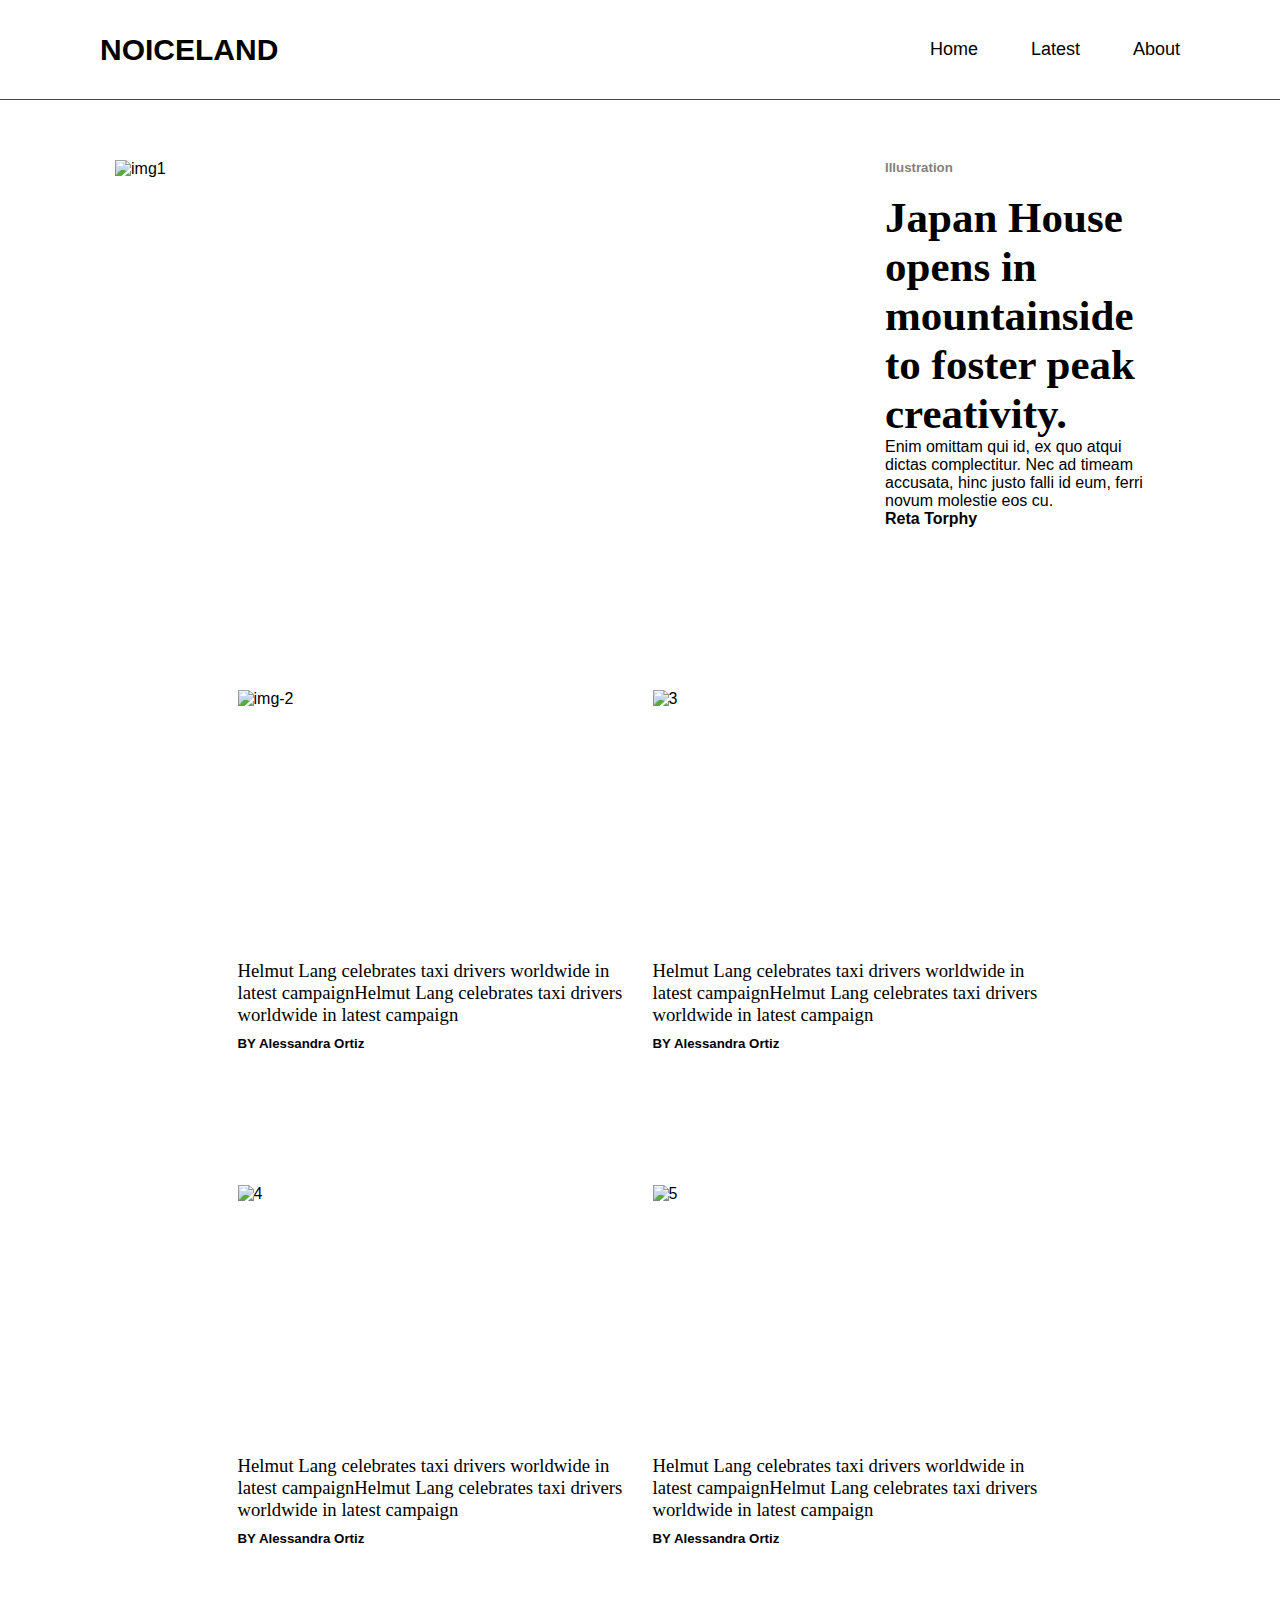
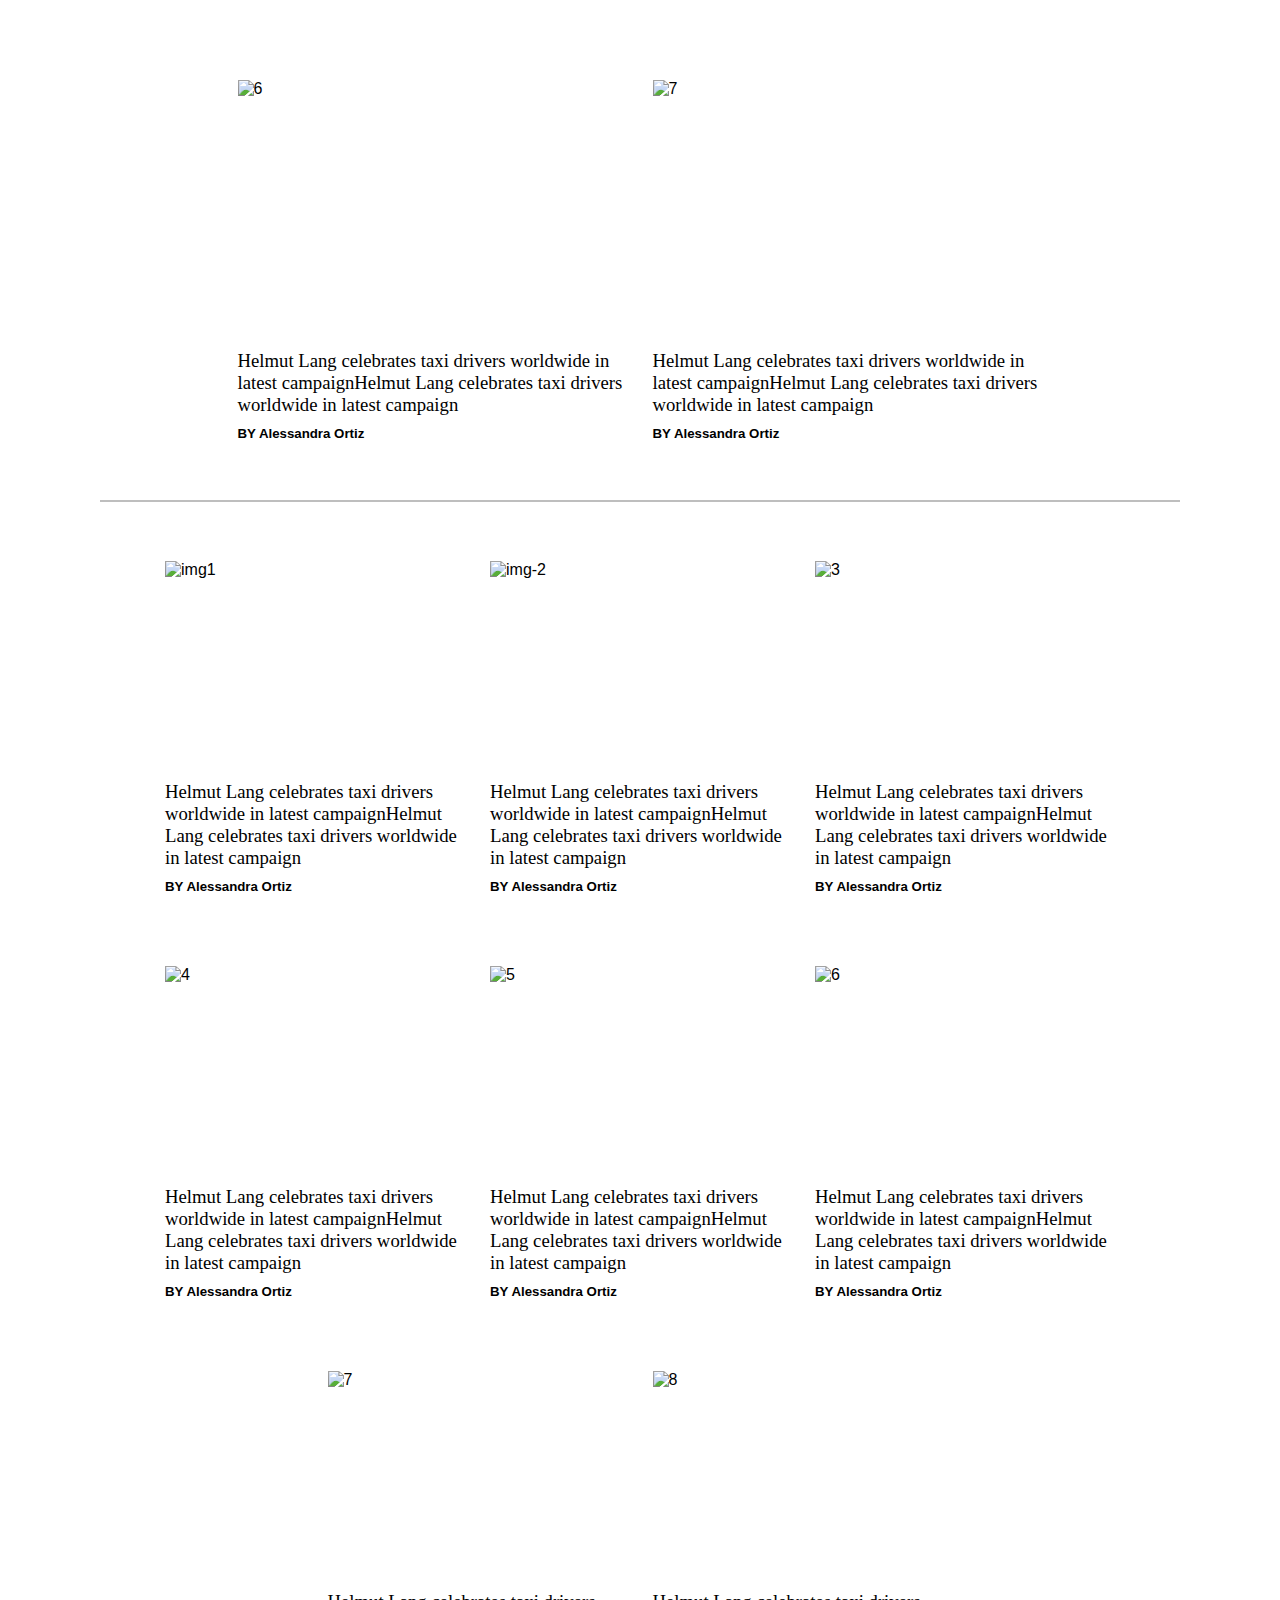
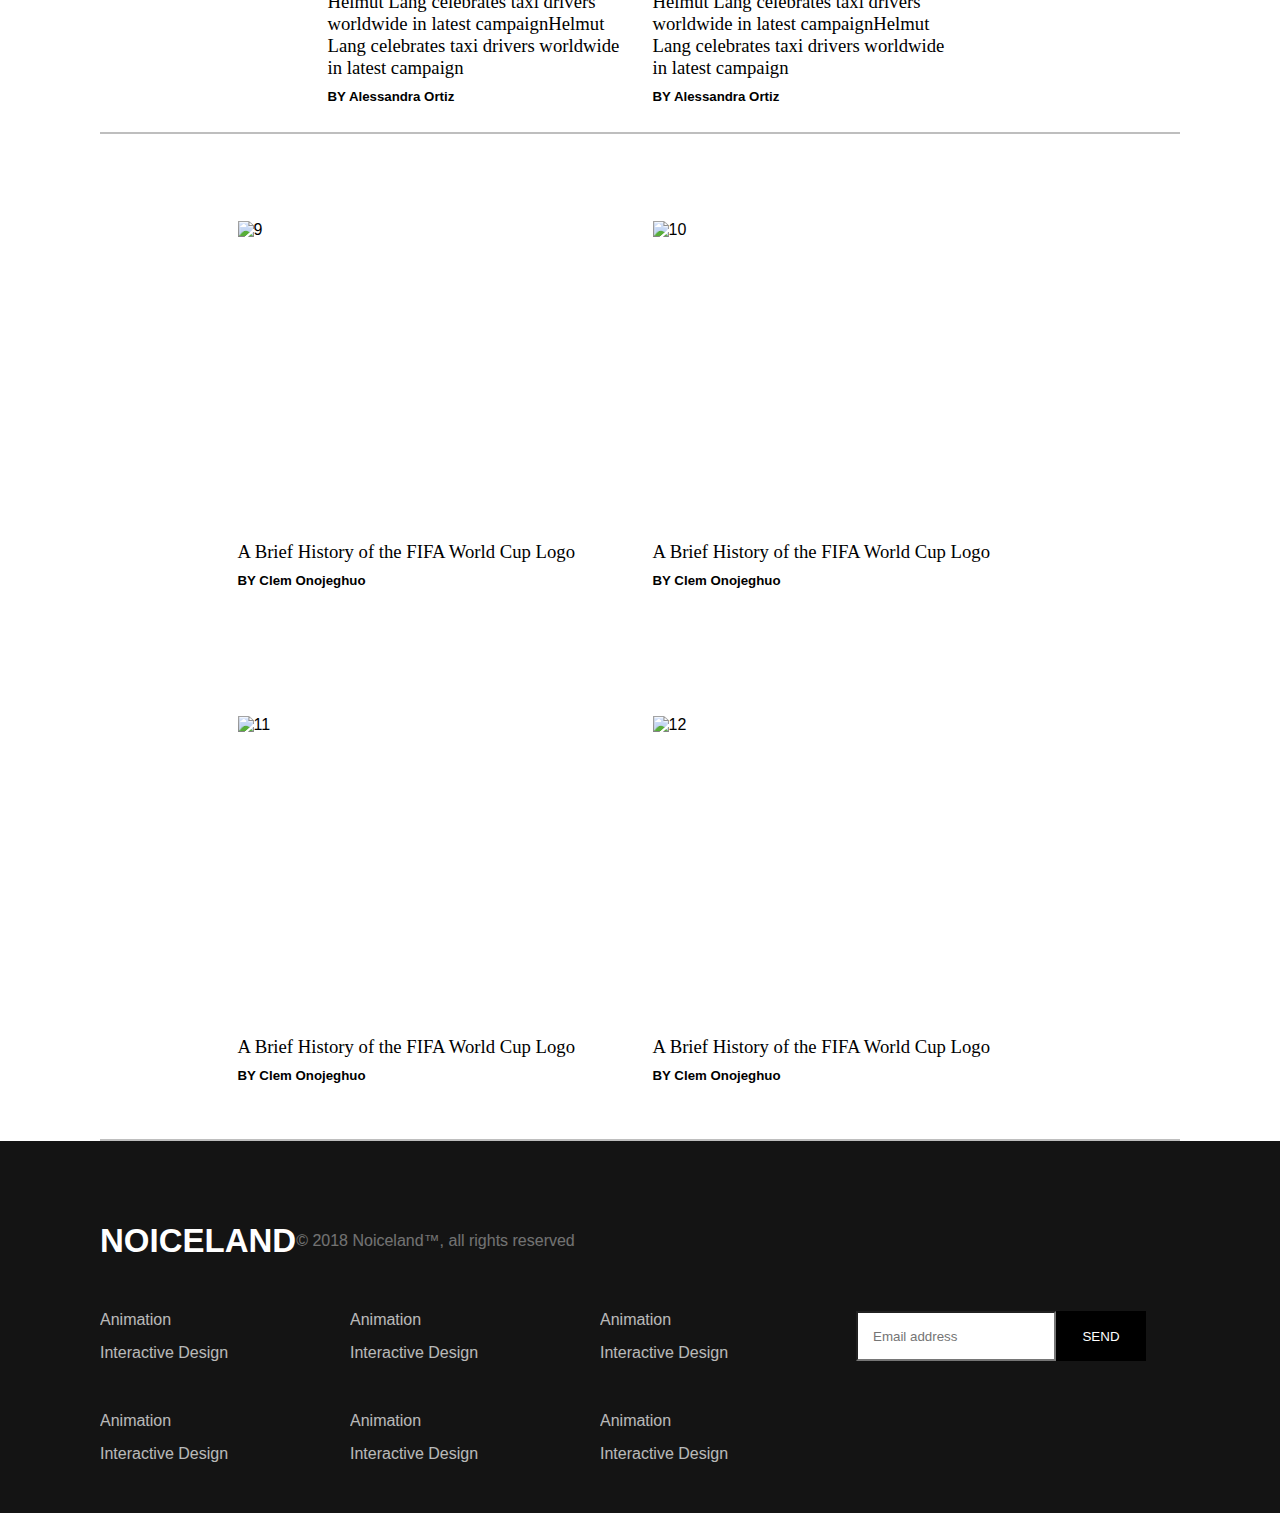
==== index.html @ a0aff9d6 "first commit" ====
<!DOCTYPE html>
<html lang="en">
<head>
    <meta charset="UTF-8">
    <meta name="viewport" content="width=device-width, initial-scale=1.0">
    <link rel="stylesheet" href="https://cdnjs.cloudflare.com/ajax/libs/font-awesome/6.5.1/css/all.min.css" integrity="sha512-DTOQO9RWCH3ppGqcWaEA1BIZOC6xxalwEsw9c2QQeAIftl+Vegovlnee1c9QX4TctnWMn13TZye+giMm8e2LwA==" crossorigin="anonymous" referrerpolicy="no-referrer" />
    <link rel="stylesheet" href="./task1/task1.css">
    <title>Task 1</title>
</head>
<body>
  <div class="container">
    <header>
      <nav>
        <h1>NOICELAND</h1>
        <ul class="ul">
          <li>
            <a href="#" class="link">Home</a>
          </li>
          <li>
            <a href="#" class="link">Latest</a>
          </li>
          <li>
            <a href="#" class="link">About</a>
          </li>
        </ul>
        <i class="fa-solid fa-bars"></i>
      </nav>
      <main>
        <div class="header-item1">
          <img src="./task1-sass/img/img1.jfif" alt="img1">
        </div>
        <div class="header-item2">
          <div class="text">
            <h5>Illustration</h5>
            <h1>Japan House opens in mountainside to foster peak creativity.</h1>
          </div>
          <div class="text">
            <p>Enim omittam qui id, ex quo atqui dictas complectitur. Nec ad timeam accusata, hinc justo falli id eum, ferri novum molestie eos cu.</p>
            <h4>Reta Torphy</h4>
          </div>
        </div>
      </main>
    </header>
    <div class="main">
      <div class="main-box1">
        <div class="card">
          <img src="./task1-sass/img/img-2.jfif" alt="img-2">
          <div class="img-text">
            <h3>Helmut Lang celebrates taxi drivers worldwide in latest campaignHelmut Lang celebrates taxi drivers worldwide in latest campaign</h3>
            <h5> BY Alessandra Ortiz</h5>
          </div>
        </div>
        <div class="card">
          <img src="./task1-sass/img/3.jfif" alt="3">
          <div class="img-text">
            <h3>Helmut Lang celebrates taxi drivers worldwide in latest campaignHelmut Lang celebrates taxi drivers worldwide in latest campaign</h3>
            <h5> BY Alessandra Ortiz</h5>
          </div>
        </div>
        <div class="card">
          <img src="./task1-sass/img/4.jfif" alt="4">
          <div class="img-text">
            <h3>Helmut Lang celebrates taxi drivers worldwide in latest campaignHelmut Lang celebrates taxi drivers worldwide in latest campaign</h3>
            <h5> BY Alessandra Ortiz</h5>
          </div>
        </div>
        <div class="card">
          <img src="./task1-sass/img/5.jfif" alt="5">
          <div class="img-text">
            <h3>Helmut Lang celebrates taxi drivers worldwide in latest campaignHelmut Lang celebrates taxi drivers worldwide in latest campaign</h3>
            <h5> BY Alessandra Ortiz</h5>
          </div>
        </div>
        <div class="card">
          <img src="./task1-sass/img/6.jfif" alt="6">
          <div class="img-text">
            <h3>Helmut Lang celebrates taxi drivers worldwide in latest campaignHelmut Lang celebrates taxi drivers worldwide in latest campaign</h3>
            <h5> BY Alessandra Ortiz</h5>
          </div>
        </div>
        <div class="card">
          <img src="./task1-sass/img/7.jfif" alt="7">
          <div class="img-text">
            <h3>Helmut Lang celebrates taxi drivers worldwide in latest campaignHelmut Lang celebrates taxi drivers worldwide in latest campaign</h3>
            <h5> BY Alessandra Ortiz</h5>
          </div>
        </div>
      </div>
      <div class="main-box1">
        <div class="card1">
          <img src="./task1-sass/img/img1.jfif" alt="img1">
          <div class="img-text">
              <h3>Helmut Lang celebrates taxi drivers worldwide in latest campaignHelmut Lang celebrates taxi drivers worldwide in latest campaign</h3>
              <h5> BY Alessandra Ortiz</h5>
            </div>
          </div>
        <div class="card1">
        <img src="./task1-sass/img/img-2.jfif" alt="img-2">
        <div class="img-text">
            <h3>Helmut Lang celebrates taxi drivers worldwide in latest campaignHelmut Lang celebrates taxi drivers worldwide in latest campaign</h3>
            <h5> BY Alessandra Ortiz</h5>
          </div>
        </div>
        <div class="card1">
        <img src="./task1-sass/img/3.jfif" alt="3">
        <div class="img-text">
            <h3>Helmut Lang celebrates taxi drivers worldwide in latest campaignHelmut Lang celebrates taxi drivers worldwide in latest campaign</h3>
            <h5> BY Alessandra Ortiz</h5>
          </div>
        </div>
        <div class="card1">
        <img src="./task1-sass/img/4.jfif" alt="4">
        <div class="img-text">
            <h3>Helmut Lang celebrates taxi drivers worldwide in latest campaignHelmut Lang celebrates taxi drivers worldwide in latest campaign</h3>
            <h5> BY Alessandra Ortiz</h5>
          </div>
        </div>
        <div class="card1">
        <img src="./task1-sass/img/5.jfif" alt="5">
        <div class="img-text">
            <h3>Helmut Lang celebrates taxi drivers worldwide in latest campaignHelmut Lang celebrates taxi drivers worldwide in latest campaign</h3>
            <h5> BY Alessandra Ortiz</h5>
          </div>
        </div>
        <div class="card1">
          <img src="./task1-sass/img/6.jfif" alt="6">
          <div class="img-text">
            <h3>Helmut Lang celebrates taxi drivers worldwide in latest campaignHelmut Lang celebrates taxi drivers worldwide in latest campaign</h3>
            <h5> BY Alessandra Ortiz</h5>
          </div>
        </div>
        <div class="card1">
          <img src="./task1-sass/img/7.jfif" alt="7">
          <div class="img-text">
            <h3>Helmut Lang celebrates taxi drivers worldwide in latest campaignHelmut Lang celebrates taxi drivers worldwide in latest campaign</h3>
            <h5> BY Alessandra Ortiz</h5>
          </div>
        </div>
        <div class="card1">
          <img src="./task1-sass/img/8.jfif" alt="8">
          <div class="img-text">
              <h3>Helmut Lang celebrates taxi drivers worldwide in latest campaignHelmut Lang celebrates taxi drivers worldwide in latest campaign</h3>
              <h5> BY Alessandra Ortiz</h5>
            </div>
          </div>
      </div>
      <div class="main-box2">
        <div class="card2">
          <img src="./task1-sass/img/9.jfif" alt="9">
          <div class="card2-text">
            <h3>A Brief History of the FIFA World Cup Logo</h3>
            <h5>BY Clem Onojeghuo</h5>
          </div>
        </div>
        <div class="card2">
          <img src="./task1-sass/img/10.jfif" alt="10">
          <div class="card2-text">
            <h3>A Brief History of the FIFA World Cup Logo</h3>
            <h5>BY Clem Onojeghuo</h5>
          </div>
        </div>
        <div class="card2">
          <img src="./task1-sass/img/11.jfif" alt="11">
          <div class="card2-text">
            <h3>A Brief History of the FIFA World Cup Logo</h3>
            <h5>BY Clem Onojeghuo</h5>
          </div>
        </div>
        <div class="card2">
          <img src="./task1-sass/img/12.jfif" alt="12">
          <div class="card2-text">
            <h3>A Brief History of the FIFA World Cup Logo</h3>
            <h5>BY Clem Onojeghuo</h5>
          </div>
        </div>
      </div>
    </div>
    <footer>
      <div class="footer-nav">
        <h1>NOICELAND</h1>
        <p>© 2018 Noiceland™, all rights reserved</p>
      </div>
      <div class="footer">
        <div class="footer-item">
          <div class="card3">
            <p>Animation</p>
            <p>Interactive Design</p>
          </div>
          <div class="card3">
            <p>Animation</p>
            <p>Interactive Design</p>
          </div>
          <div class="card3">
            <p>Animation</p>
            <p>Interactive Design</p>
          </div>
          <div class="card3">
            <p>Animation</p>
            <p>Interactive Design</p>
          </div>
          <div class="card3">
            <p>Animation</p>
            <p>Interactive Design</p>
          </div>
          <div class="card3">
            <p>Animation</p>
            <p>Interactive Design</p>
          </div>
        </div>
        <form>
          <input type="email" placeholder="Email address">
          <button type="submit">SEND</button>
        </form>
      </div>
    </footer>
  </div>
</body>
</html>
---- task1/task1.css ----
* {
  margin: 0;
  padding: 0;
  box-sizing: border-box;
  text-decoration: none;
  list-style: none;
  font-family: sans-serif;
}

.container {
  width: 100%;
  display: flex;
  flex-direction: column;
}
.container header {
  width: 100%;
  display: flex;
  flex-direction: column;
}
.container header nav {
  width: 100%;
  height: 100px;
  padding: 0px 100px;
  display: flex;
  align-items: center;
  justify-content: space-between;
  border-bottom: 1px solid rgb(71, 71, 71);
}
.container header nav h1 {
  font-size: 30px;
  font-weight: 600;
}
.container header nav i {
  display: none;
}
.container header .ul {
  width: 250px;
  display: flex;
  justify-content: space-between;
  align-items: center;
}
.container header .link {
  color: #000;
  font-size: 18px;
}
.container header main {
  width: 100%;
  padding: 0px 100px;
  display: flex;
  justify-content: center;
  align-items: center;
  align-items: center;
  gap: 50px;
  margin-top: 60px;
}
.container header main .header-item1 {
  width: 720px;
  height: 470px;
}
.container header main .header-item1 img {
  width: 100%;
  height: 100%;
}
.container header main .header-item2 {
  width: calc(100% - 800px);
  height: 470px;
}
.container header main .header-item2 h5 {
  opacity: 0.5;
  margin-bottom: 18px;
}
.container header main .header-item2 h1 {
  font-size: 43px;
  font-family: "Tenor Sans";
}
.container .main {
  width: 100%;
  display: flex;
  flex-direction: column;
  padding: 0px 100px;
  gap: 30px;
}
.container .main .main-box1 {
  display: flex;
  justify-content: center;
  align-items: center;
  flex-wrap: wrap;
  gap: 15px;
  border-bottom: 2px solid rgb(190, 190, 190);
}
.container .main .main-box1 .card {
  width: 400px;
  height: 480px;
  display: flex;
  flex-direction: column;
  justify-content: center;
  gap: 20px;
  padding: 5px;
}
.container .main .main-box1 .card img {
  width: 95%;
  height: 250px;
}
.container .main .main-box1 .card .img-text {
  display: flex;
  flex-direction: column;
  gap: 10px;
}
.container .main .main-box1 .card .img-text h3 {
  font-family: "Tenor Sans";
  font-weight: 500;
}
.container .main .main-box1 .card .img-text h5 {
  font-weight: 800;
}
.container .main .main-box1 .card1 {
  width: 310px;
  height: 390px;
  display: flex;
  flex-direction: column;
  justify-content: center;
  gap: 20px;
  padding: 5px;
}
.container .main .main-box1 .card1 img {
  width: 95%;
  height: 200px;
}
.container .main .main-box1 .card1 .img-text {
  display: flex;
  flex-direction: column;
  gap: 10px;
}
.container .main .main-box1 .card1 .img-text h3 {
  font-family: "Tenor Sans";
  font-weight: 500;
}
.container .main .main-box1 .card1 .img-text h5 {
  font-weight: 800;
}
.container .main .main-box2 {
  display: flex;
  justify-content: center;
  align-items: center;
  flex-wrap: wrap;
  gap: 15px;
  border-bottom: 2px solid rgb(190, 190, 190);
}
.container .main .main-box2 .card2 {
  width: 590px;
  height: 480px;
  display: flex;
  flex-direction: column;
  justify-content: center;
  gap: 20px;
  padding: 5px;
}
.container .main .main-box2 .card2 img {
  width: 95%;
  height: 380px;
}
.container .main .main-box2 .card2 .card2-text {
  display: flex;
  flex-direction: column;
  gap: 10px;
}
.container .main .main-box2 .card2 .card2-text h3 {
  font-family: "Tenor Sans";
  font-weight: 500;
}
.container .main .main-box2 .card2 .card2-text h5 {
  font-weight: 800;
}
.container footer {
  width: 100%;
  padding: 50px 100px;
  display: flex;
  flex-direction: column;
  background-color: #141414;
}
.container footer .footer-nav {
  width: 100%;
  height: 100px;
  display: flex;
  align-items: center;
  background-color: #141414;
}
.container footer .footer-nav h1 {
  color: #fff;
  font-size: 33px;
}
.container footer .footer-nav p {
  color: #fff;
  opacity: 0.4;
}
.container footer .footer {
  width: 100%;
  display: flex;
  margin-top: 20px;
}
.container footer .footer .footer-item {
  width: 70%;
  display: flex;
  flex-wrap: wrap;
  gap: 50px;
}
.container footer .footer .footer-item .card3 {
  width: 200px;
  display: flex;
  flex-direction: column;
  gap: 15px;
}
.container footer .footer .footer-item .card3 p {
  color: #fff;
  opacity: 0.7;
}
.container footer .footer form {
  display: flex;
}
.container footer .footer form input {
  width: 200px;
  height: 50px;
  padding-left: 15px;
  display: flex;
  align-items: center;
  background-color: #fff;
}
.container footer .footer form button {
  cursor: pointer;
  width: 90px;
  height: 50px;
  border: none;
  background-color: #000;
  color: #fff;
}

@media (max-width: 950px) {
  .container header nav .ul {
    width: 250px;
    display: flex;
    justify-content: center;
    align-items: center;
    gap: 20px;
  }
}
@media (max-width: 678px) {
  .container header nav .ul {
    display: none;
  }
  .container header nav i {
    display: block;
  }
}
@media (max-width: 478px) {
  .container header nav {
    padding: 0px 50px;
  }
  .container header nav h1 {
    font-size: 25px;
  }
}
@media (max-width: 1200px) {
  .container header main {
    display: flex;
    flex-direction: column;
    justify-content: center;
    align-items: center;
    padding: 0px 40px;
  }
  .container header main .header-item2 {
    width: 100%;
    min-height: 200px;
  }
  .container header main .header-item1 {
    width: 620px;
    height: 400px;
  }
}
@media (max-width: 700px) {
  .container header main {
    display: flex;
    flex-direction: column;
    justify-content: center;
    align-items: center;
    padding: 0px 40px;
  }
  .container header main .header-item2 {
    width: 100%;
    min-height: 200px;
  }
  .container header main .header-item1 {
    width: 420px;
    height: 300px;
  }
}
@media (max-width: 500px) {
  .container header main {
    display: flex;
    flex-direction: column;
    justify-content: center;
    align-items: center;
    padding: 0px 40px;
  }
  .container header main .header-item2 {
    width: 100%;
    min-height: 400px;
  }
  .container header main .header-item1 {
    width: 250px;
    height: 300px;
  }
}
@media (max-width: 320px) {
  .container header main {
    display: flex;
    flex-direction: column;
    justify-content: center;
    align-items: center;
    padding: 0px 40px;
  }
  .container header main .header-item2 {
    width: 100%;
    min-height: 200px;
  }
  .container header main .header-item2 p {
    display: none;
  }
  .container header main .header-item1 {
    width: 250px;
    height: 300px;
  }
}
@media (max-width: 1400px) {
  .container .main .main-box2 .card2 {
    width: 400px;
  }
  .container .main .main-box2 .card2 img {
    height: 300px;
  }
}
@media (max-width: 600px) {
  .container .main .main-box2 .card2 {
    width: 400px;
  }
  .container .main .main-box2 .card2 img {
    height: 200px;
  }
  .container .main .main-box2 .card2 .card2-text h3 {
    font-family: "Tenor Sans";
    font-weight: 500;
    font-size: 20px;
  }
  .container .main .main-box2 .card2 .card2-text h5 {
    font-weight: 600;
    font-size: 14px;
  }
}
@media (max-width: 400px) {
  .container .main .main-box2 .card2 {
    width: 400px;
  }
  .container .main .main-box2 .card2 img {
    height: 100px;
  }
  .container .main .main-box2 .card2 h3 {
    font-family: "Tenor Sans";
    font-weight: 500;
    font-size: 27px;
  }
  .container .main .main-box2 .card2 h5 {
    font-weight: 600;
    font-size: 10px;
  }
}
@media (max-width: 950px) {
  .container footer .footer-nav {
    display: flex;
    flex-direction: column;
  }
  .container footer .footer {
    width: 100%;
    display: flex;
    flex-direction: column;
    gap: 30px;
  }
  .container footer .footer .footer-item {
    width: 100%;
    display: flex;
    flex-wrap: wrap;
    gap: 30px;
  }
  .container footer .footer .footer-item .card3 {
    width: 150px;
  }
}
@media (max-width: 500px) {
  .container footer form {
    display: flex;
    flex-direction: column;
  }
}/*# sourceMappingURL=task1.css.map */
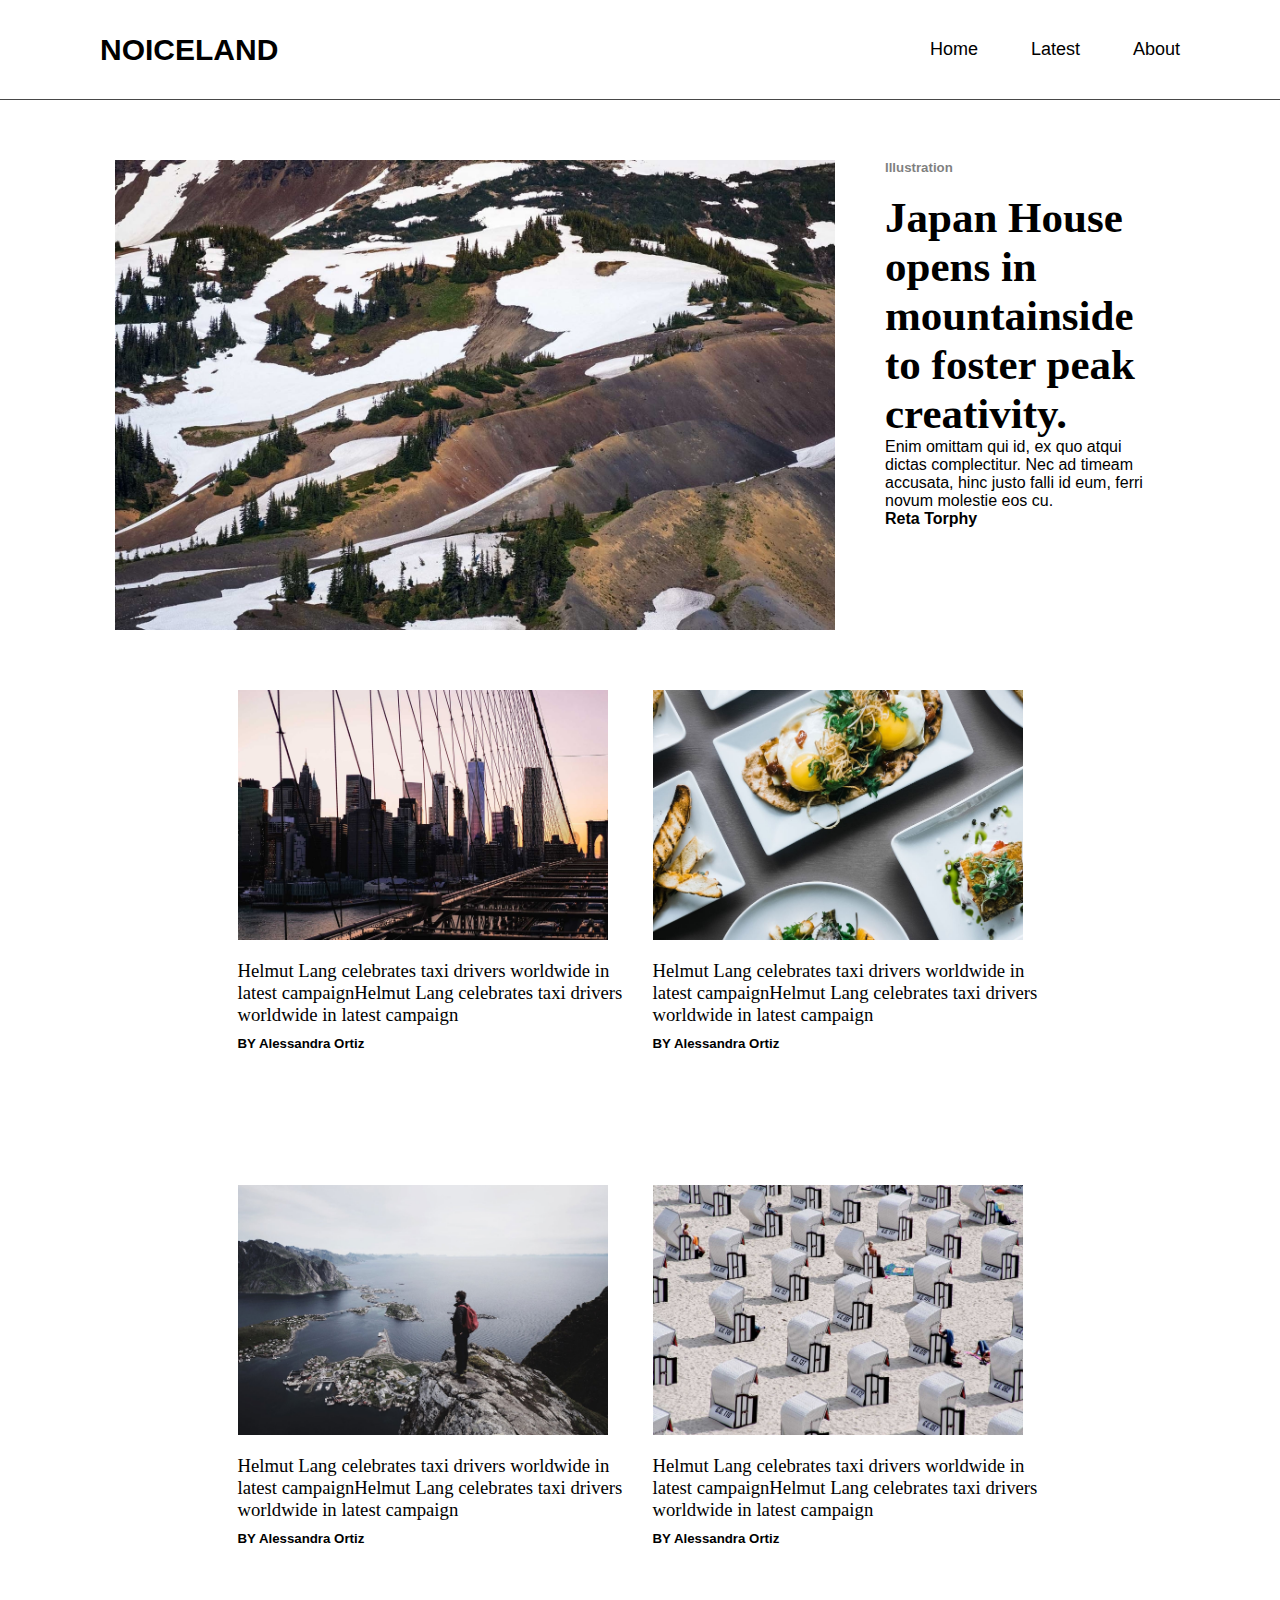
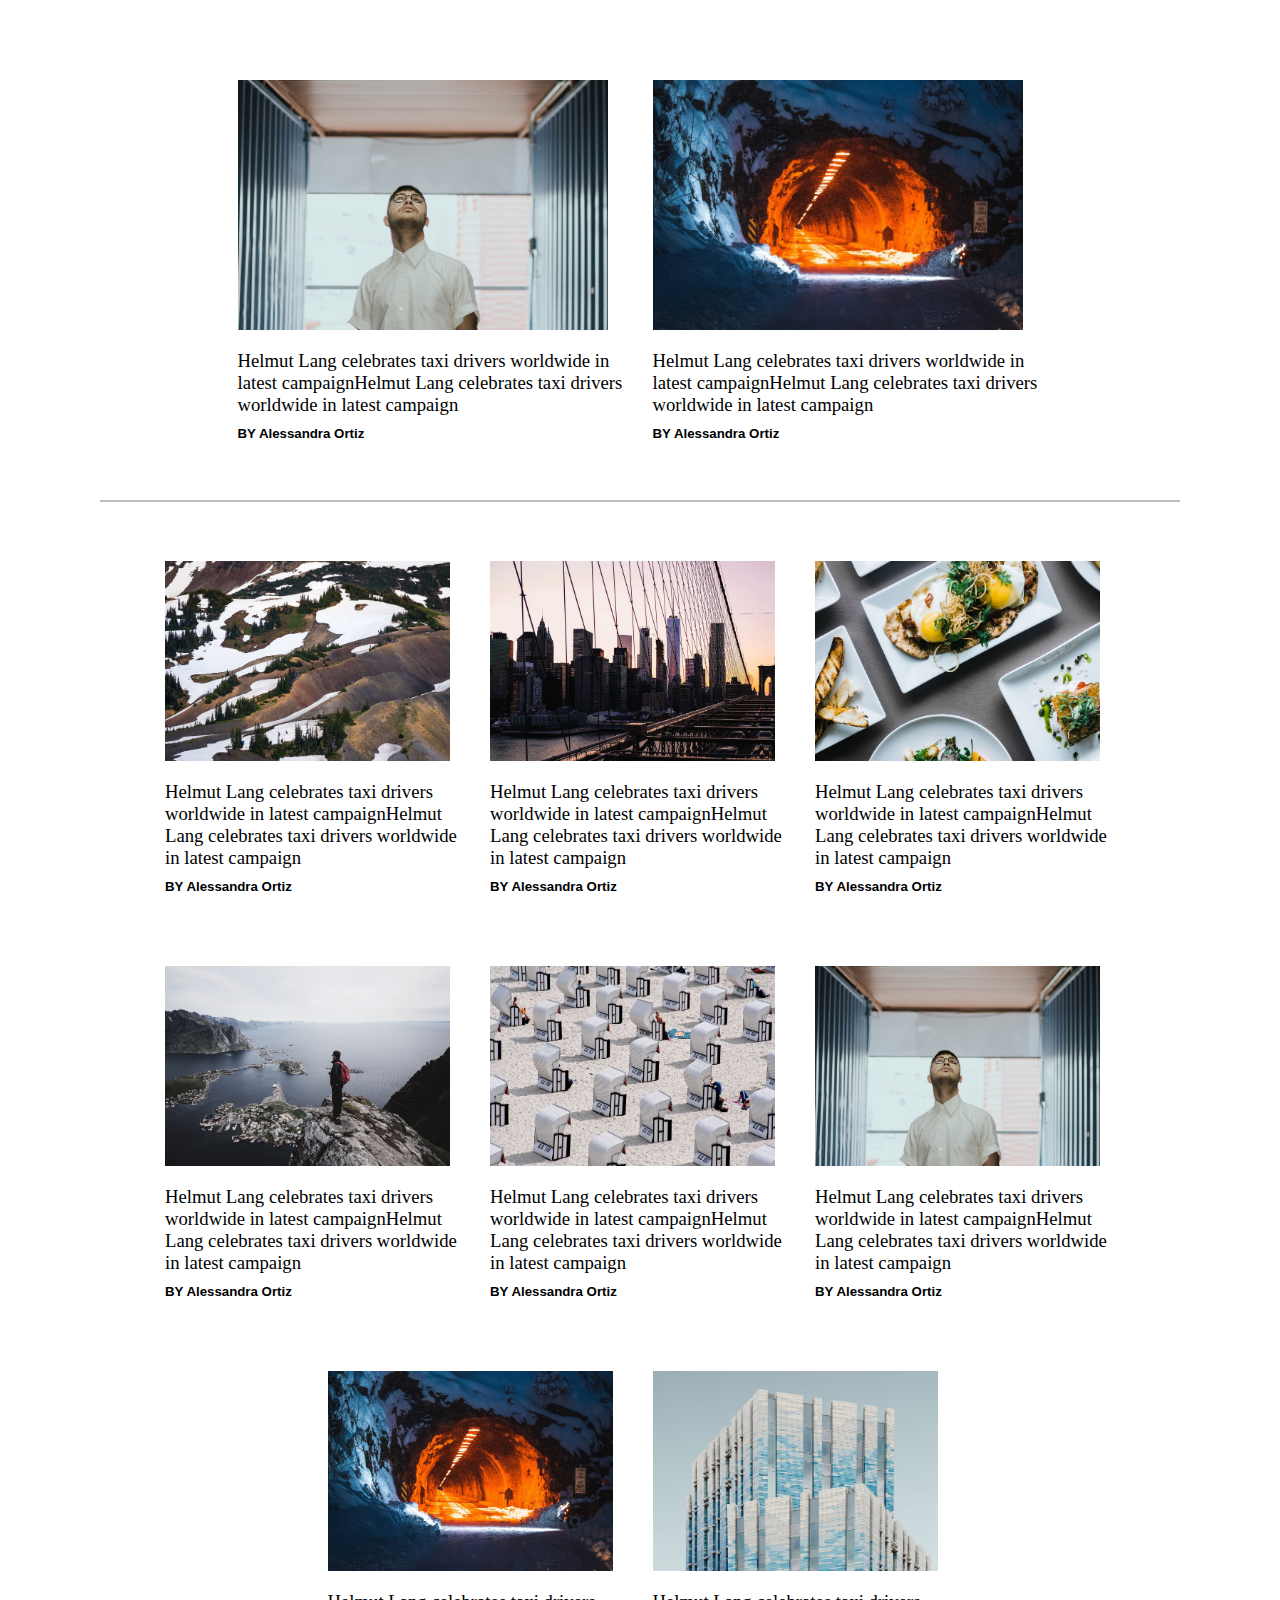
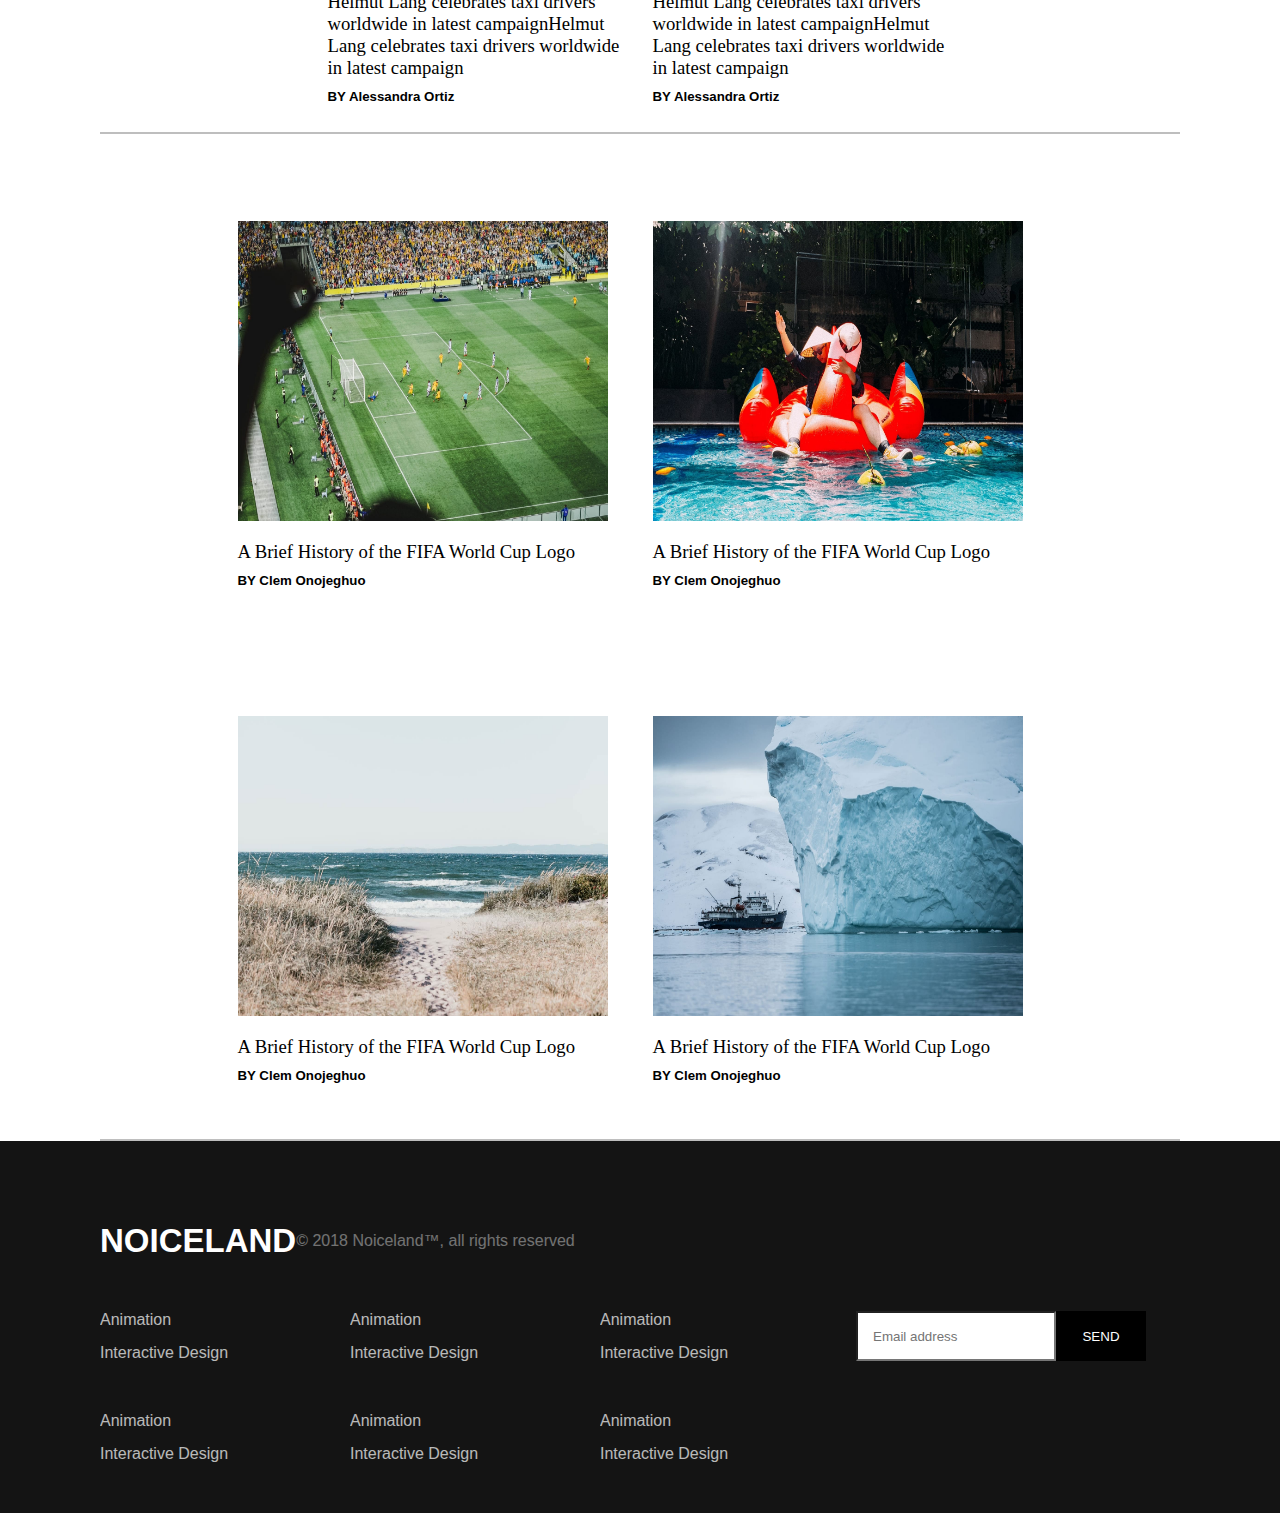
==== commit 83959ae6: "frst commit" ====
--- a/index.html
+++ b/index.html
@@ -27,7 +27,7 @@
       </nav>
       <main>
         <div class="header-item1">
-          <img src="./task1-sass/img/img1.jfif" alt="img1">
+          <img src="./task1/task1-sass/img/img1.jfif" alt="img1">
         </div>
         <div class="header-item2">
           <div class="text">
@@ -44,42 +44,42 @@
     <div class="main">
       <div class="main-box1">
         <div class="card">
-          <img src="./task1-sass/img/img-2.jfif" alt="img-2">
-          <div class="img-text">
-            <h3>Helmut Lang celebrates taxi drivers worldwide in latest campaignHelmut Lang celebrates taxi drivers worldwide in latest campaign</h3>
-            <h5> BY Alessandra Ortiz</h5>
-          </div>
-        </div>
-        <div class="card">
-          <img src="./task1-sass/img/3.jfif" alt="3">
-          <div class="img-text">
-            <h3>Helmut Lang celebrates taxi drivers worldwide in latest campaignHelmut Lang celebrates taxi drivers worldwide in latest campaign</h3>
-            <h5> BY Alessandra Ortiz</h5>
-          </div>
-        </div>
-        <div class="card">
-          <img src="./task1-sass/img/4.jfif" alt="4">
-          <div class="img-text">
-            <h3>Helmut Lang celebrates taxi drivers worldwide in latest campaignHelmut Lang celebrates taxi drivers worldwide in latest campaign</h3>
-            <h5> BY Alessandra Ortiz</h5>
-          </div>
-        </div>
-        <div class="card">
-          <img src="./task1-sass/img/5.jfif" alt="5">
-          <div class="img-text">
-            <h3>Helmut Lang celebrates taxi drivers worldwide in latest campaignHelmut Lang celebrates taxi drivers worldwide in latest campaign</h3>
-            <h5> BY Alessandra Ortiz</h5>
-          </div>
-        </div>
-        <div class="card">
-          <img src="./task1-sass/img/6.jfif" alt="6">
-          <div class="img-text">
-            <h3>Helmut Lang celebrates taxi drivers worldwide in latest campaignHelmut Lang celebrates taxi drivers worldwide in latest campaign</h3>
-            <h5> BY Alessandra Ortiz</h5>
-          </div>
-        </div>
-        <div class="card">
-          <img src="./task1-sass/img/7.jfif" alt="7">
+          <img src="./task1/task1-sass/img/img-2.jfif" alt="img-2">
+          <div class="img-text">
+            <h3>Helmut Lang celebrates taxi drivers worldwide in latest campaignHelmut Lang celebrates taxi drivers worldwide in latest campaign</h3>
+            <h5> BY Alessandra Ortiz</h5>
+          </div>
+        </div>
+        <div class="card">
+          <img src="./task1/task1-sass/img/3.jfif" alt="3">
+          <div class="img-text">
+            <h3>Helmut Lang celebrates taxi drivers worldwide in latest campaignHelmut Lang celebrates taxi drivers worldwide in latest campaign</h3>
+            <h5> BY Alessandra Ortiz</h5>
+          </div>
+        </div>
+        <div class="card">
+          <img src="./task1/task1-sass/img/4.jfif" alt="4">
+          <div class="img-text">
+            <h3>Helmut Lang celebrates taxi drivers worldwide in latest campaignHelmut Lang celebrates taxi drivers worldwide in latest campaign</h3>
+            <h5> BY Alessandra Ortiz</h5>
+          </div>
+        </div>
+        <div class="card">
+          <img src="./task1/task1-sass/img/5.jfif" alt="5">
+          <div class="img-text">
+            <h3>Helmut Lang celebrates taxi drivers worldwide in latest campaignHelmut Lang celebrates taxi drivers worldwide in latest campaign</h3>
+            <h5> BY Alessandra Ortiz</h5>
+          </div>
+        </div>
+        <div class="card">
+          <img src="./task1/task1-sass/img/6.jfif" alt="6">
+          <div class="img-text">
+            <h3>Helmut Lang celebrates taxi drivers worldwide in latest campaignHelmut Lang celebrates taxi drivers worldwide in latest campaign</h3>
+            <h5> BY Alessandra Ortiz</h5>
+          </div>
+        </div>
+        <div class="card">
+          <img src="./task1/task1-sass/img/7.jfif" alt="7">
           <div class="img-text">
             <h3>Helmut Lang celebrates taxi drivers worldwide in latest campaignHelmut Lang celebrates taxi drivers worldwide in latest campaign</h3>
             <h5> BY Alessandra Ortiz</h5>
@@ -88,56 +88,56 @@
       </div>
       <div class="main-box1">
         <div class="card1">
-          <img src="./task1-sass/img/img1.jfif" alt="img1">
+          <img src="./task1/task1-sass/img/img1.jfif" alt="img1">
           <div class="img-text">
               <h3>Helmut Lang celebrates taxi drivers worldwide in latest campaignHelmut Lang celebrates taxi drivers worldwide in latest campaign</h3>
               <h5> BY Alessandra Ortiz</h5>
             </div>
           </div>
         <div class="card1">
-        <img src="./task1-sass/img/img-2.jfif" alt="img-2">
-        <div class="img-text">
-            <h3>Helmut Lang celebrates taxi drivers worldwide in latest campaignHelmut Lang celebrates taxi drivers worldwide in latest campaign</h3>
-            <h5> BY Alessandra Ortiz</h5>
-          </div>
-        </div>
-        <div class="card1">
-        <img src="./task1-sass/img/3.jfif" alt="3">
-        <div class="img-text">
-            <h3>Helmut Lang celebrates taxi drivers worldwide in latest campaignHelmut Lang celebrates taxi drivers worldwide in latest campaign</h3>
-            <h5> BY Alessandra Ortiz</h5>
-          </div>
-        </div>
-        <div class="card1">
-        <img src="./task1-sass/img/4.jfif" alt="4">
-        <div class="img-text">
-            <h3>Helmut Lang celebrates taxi drivers worldwide in latest campaignHelmut Lang celebrates taxi drivers worldwide in latest campaign</h3>
-            <h5> BY Alessandra Ortiz</h5>
-          </div>
-        </div>
-        <div class="card1">
-        <img src="./task1-sass/img/5.jfif" alt="5">
-        <div class="img-text">
-            <h3>Helmut Lang celebrates taxi drivers worldwide in latest campaignHelmut Lang celebrates taxi drivers worldwide in latest campaign</h3>
-            <h5> BY Alessandra Ortiz</h5>
-          </div>
-        </div>
-        <div class="card1">
-          <img src="./task1-sass/img/6.jfif" alt="6">
-          <div class="img-text">
-            <h3>Helmut Lang celebrates taxi drivers worldwide in latest campaignHelmut Lang celebrates taxi drivers worldwide in latest campaign</h3>
-            <h5> BY Alessandra Ortiz</h5>
-          </div>
-        </div>
-        <div class="card1">
-          <img src="./task1-sass/img/7.jfif" alt="7">
-          <div class="img-text">
-            <h3>Helmut Lang celebrates taxi drivers worldwide in latest campaignHelmut Lang celebrates taxi drivers worldwide in latest campaign</h3>
-            <h5> BY Alessandra Ortiz</h5>
-          </div>
-        </div>
-        <div class="card1">
-          <img src="./task1-sass/img/8.jfif" alt="8">
+        <img src="./task1/task1-sass/img/img-2.jfif" alt="img-2">
+        <div class="img-text">
+            <h3>Helmut Lang celebrates taxi drivers worldwide in latest campaignHelmut Lang celebrates taxi drivers worldwide in latest campaign</h3>
+            <h5> BY Alessandra Ortiz</h5>
+          </div>
+        </div>
+        <div class="card1">
+        <img src="./task1/task1-sass/img/3.jfif" alt="3">
+        <div class="img-text">
+            <h3>Helmut Lang celebrates taxi drivers worldwide in latest campaignHelmut Lang celebrates taxi drivers worldwide in latest campaign</h3>
+            <h5> BY Alessandra Ortiz</h5>
+          </div>
+        </div>
+        <div class="card1">
+        <img src="./task1/task1-sass/img/4.jfif" alt="4">
+        <div class="img-text">
+            <h3>Helmut Lang celebrates taxi drivers worldwide in latest campaignHelmut Lang celebrates taxi drivers worldwide in latest campaign</h3>
+            <h5> BY Alessandra Ortiz</h5>
+          </div>
+        </div>
+        <div class="card1">
+        <img src="./task1/task1-sass/img/5.jfif" alt="5">
+        <div class="img-text">
+            <h3>Helmut Lang celebrates taxi drivers worldwide in latest campaignHelmut Lang celebrates taxi drivers worldwide in latest campaign</h3>
+            <h5> BY Alessandra Ortiz</h5>
+          </div>
+        </div>
+        <div class="card1">
+          <img src="./task1/task1-sass/img/6.jfif" alt="6">
+          <div class="img-text">
+            <h3>Helmut Lang celebrates taxi drivers worldwide in latest campaignHelmut Lang celebrates taxi drivers worldwide in latest campaign</h3>
+            <h5> BY Alessandra Ortiz</h5>
+          </div>
+        </div>
+        <div class="card1">
+          <img src="./task1/task1-sass/img/7.jfif" alt="7">
+          <div class="img-text">
+            <h3>Helmut Lang celebrates taxi drivers worldwide in latest campaignHelmut Lang celebrates taxi drivers worldwide in latest campaign</h3>
+            <h5> BY Alessandra Ortiz</h5>
+          </div>
+        </div>
+        <div class="card1">
+          <img src="./task1/task1-sass/img/8.jfif" alt="8">
           <div class="img-text">
               <h3>Helmut Lang celebrates taxi drivers worldwide in latest campaignHelmut Lang celebrates taxi drivers worldwide in latest campaign</h3>
               <h5> BY Alessandra Ortiz</h5>
@@ -146,28 +146,28 @@
       </div>
       <div class="main-box2">
         <div class="card2">
-          <img src="./task1-sass/img/9.jfif" alt="9">
-          <div class="card2-text">
-            <h3>A Brief History of the FIFA World Cup Logo</h3>
-            <h5>BY Clem Onojeghuo</h5>
-          </div>
-        </div>
-        <div class="card2">
-          <img src="./task1-sass/img/10.jfif" alt="10">
-          <div class="card2-text">
-            <h3>A Brief History of the FIFA World Cup Logo</h3>
-            <h5>BY Clem Onojeghuo</h5>
-          </div>
-        </div>
-        <div class="card2">
-          <img src="./task1-sass/img/11.jfif" alt="11">
-          <div class="card2-text">
-            <h3>A Brief History of the FIFA World Cup Logo</h3>
-            <h5>BY Clem Onojeghuo</h5>
-          </div>
-        </div>
-        <div class="card2">
-          <img src="./task1-sass/img/12.jfif" alt="12">
+          <img src="./task1/task1-sass/img/9.jfif" alt="9">
+          <div class="card2-text">
+            <h3>A Brief History of the FIFA World Cup Logo</h3>
+            <h5>BY Clem Onojeghuo</h5>
+          </div>
+        </div>
+        <div class="card2">
+          <img src="./task1/task1-sass/img/10.jfif" alt="10">
+          <div class="card2-text">
+            <h3>A Brief History of the FIFA World Cup Logo</h3>
+            <h5>BY Clem Onojeghuo</h5>
+          </div>
+        </div>
+        <div class="card2">
+          <img src="./task1/task1-sass/img/11.jfif" alt="11">
+          <div class="card2-text">
+            <h3>A Brief History of the FIFA World Cup Logo</h3>
+            <h5>BY Clem Onojeghuo</h5>
+          </div>
+        </div>
+        <div class="card2">
+          <img src="./task1/task1-sass/img/12.jfif" alt="12">
           <div class="card2-text">
             <h3>A Brief History of the FIFA World Cup Logo</h3>
             <h5>BY Clem Onojeghuo</h5>
